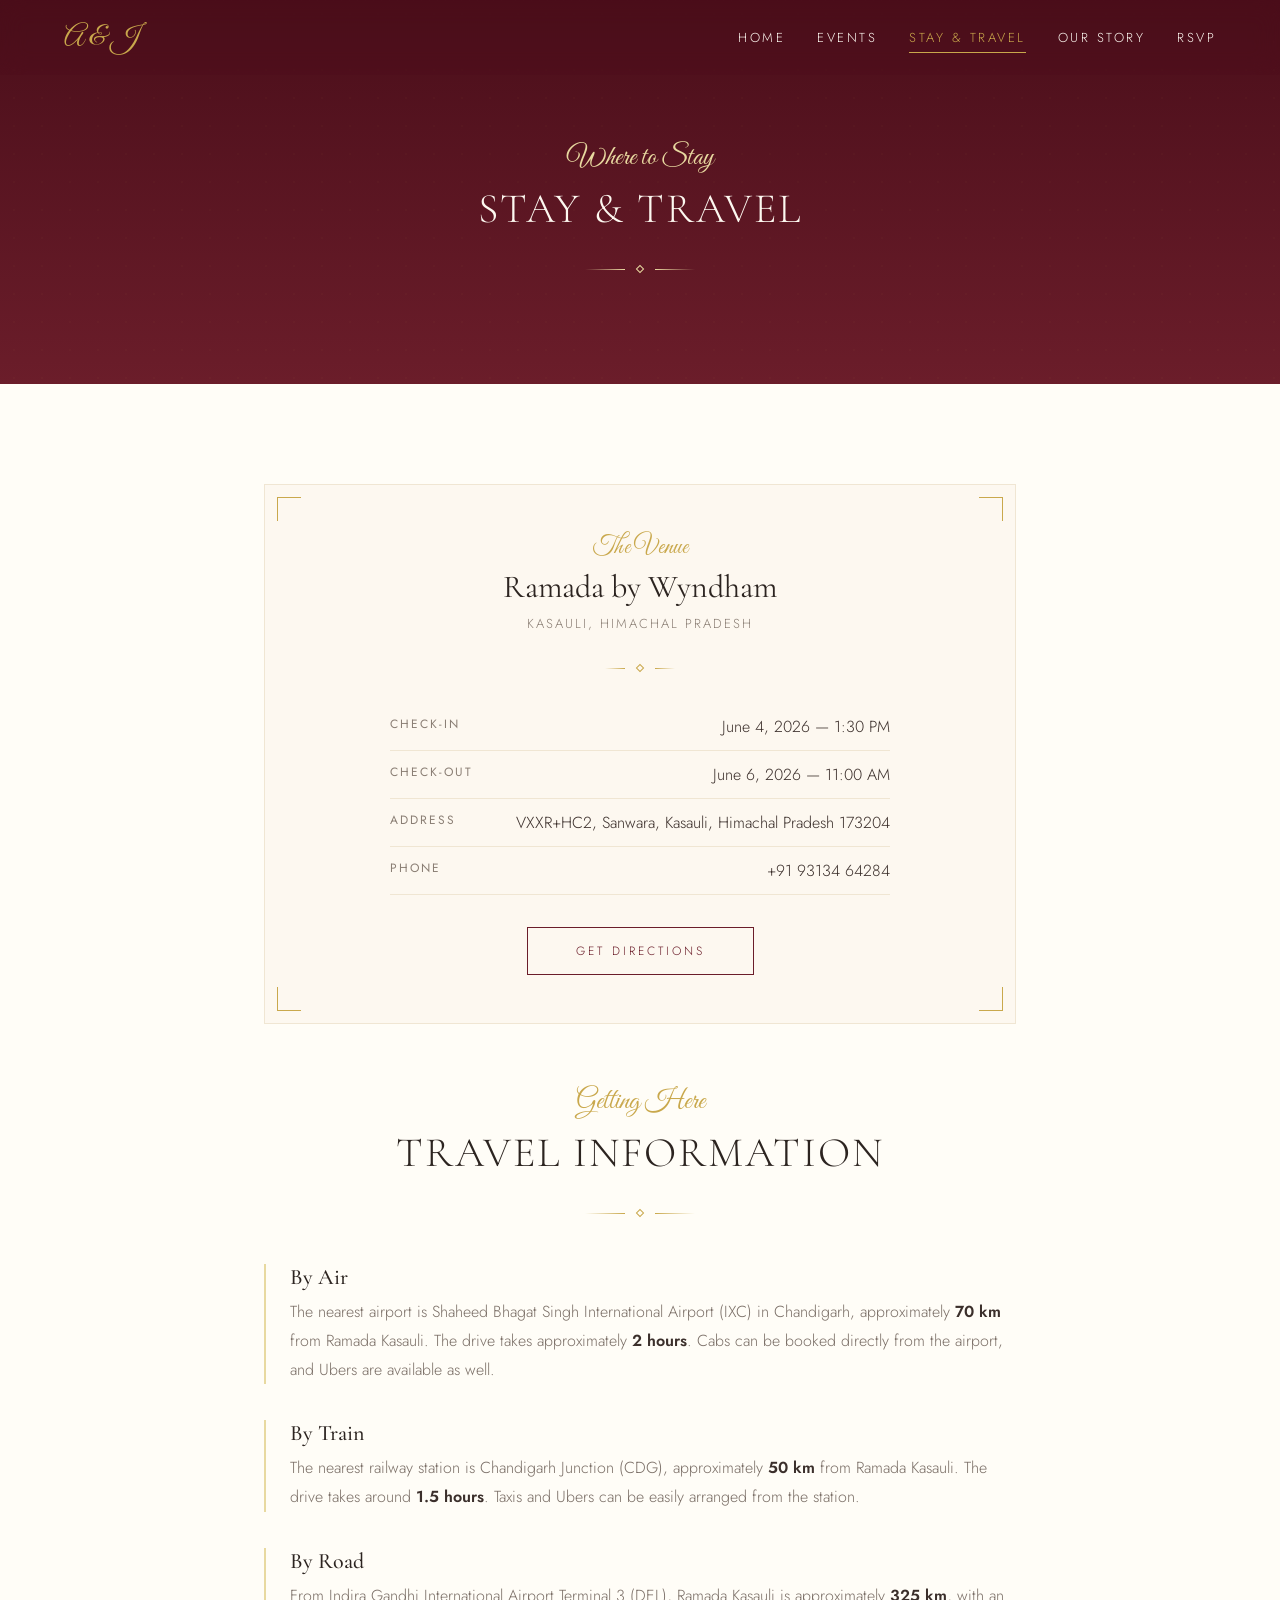
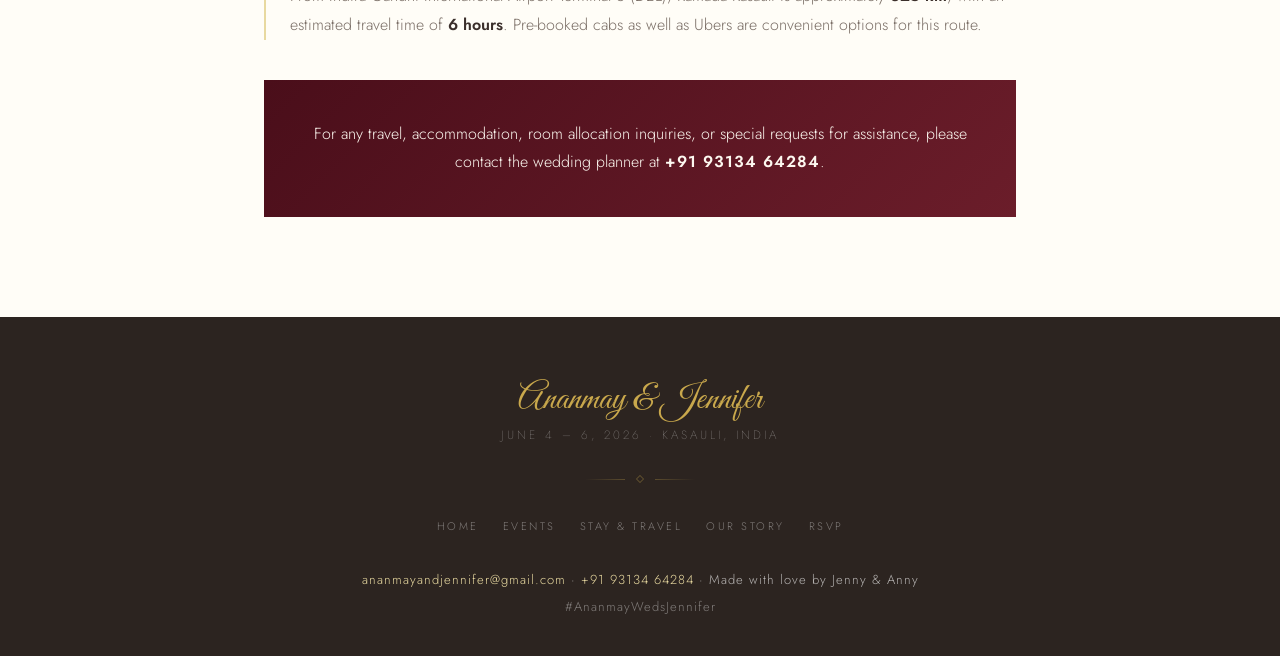
==== accommodations/index.html @ c08e2889 "Removed the .html suffix at the end of pages by adding nested folders" ====
<!DOCTYPE html>
<html lang="en">
<head>
<meta charset="UTF-8">
<meta name="viewport" content="width=device-width, initial-scale=1.0">
<title>Stay & Travel — Ananmay & Jennifer</title>
<meta name="description" content="Accommodation and travel information for the wedding of Ananmay & Jennifer at Ramada by Wyndham, Kasauli.">
<link rel="preconnect" href="https://fonts.googleapis.com">
<link rel="preconnect" href="https://fonts.gstatic.com" crossorigin>
<link href="https://fonts.googleapis.com/css2?family=Cormorant+Garamond:ital,wght@0,300;0,400;0,500;0,600;0,700;1,300;1,400;1,500&family=Jost:wght@200;300;400;500&family=Great+Vibes&display=swap" rel="stylesheet">
<link rel="stylesheet" href="../css/styles.css">
</head>
<body>

<!-- ═══════════ NAVIGATION ═══════════ -->
<nav class="nav" id="mainNav" style="background:rgba(75,14,26,0.97);padding:12px 0;border-bottom:1px solid rgba(201,168,76,0.15)">
  <div class="nav-inner">
    <a href="../" class="script" style="font-size:28px;color:var(--gold);text-decoration:none">A & J</a>
    <div class="nav-links" style="display:flex">
      <button class="nav-link" onclick="window.location.href='../'" data-page="home">Home</button>
      <button class="nav-link" onclick="window.location.href='../events/'" data-page="events">Events</button>
      <button class="nav-link active" onclick="window.location.href='../accommodations/'" data-page="accommodations">Stay & Travel</button>
      <button class="nav-link" onclick="window.location.href='../our-story/'" data-page="our-story">Our Story</button>
      <button class="nav-link" onclick="window.location.href='../rsvp/'" data-page="rsvp">RSVP</button>
    </div>
    <button class="burger" id="burgerBtn" onclick="toggleMenu()">
      <span id="b1"></span><span id="b2"></span><span id="b3"></span>
    </button>
  </div>
  <div class="mobile-menu" id="mobileMenu">
    <div class="mobile-menu-inner">
      <button class="nav-link" onclick="window.location.href='../'">Home</button>
      <button class="nav-link" onclick="window.location.href='../events/'">Events</button>
      <button class="nav-link" onclick="window.location.href='../accommodations/'">Stay & Travel</button>
      <button class="nav-link" onclick="window.location.href='../our-story/'">Our Story</button>
      <button class="nav-link" onclick="window.location.href='../rsvp/'">RSVP</button>
    </div>
  </div>
</nav>

<!-- ═══════════ PAGE HEADER ═══════════ -->
<section class="page-header">
  <div class="dot-pattern"></div>
  <div class="reveal" style="position:relative;z-index:1">
    <p class="script" style="font-size:28px;color:var(--gold-light);margin-bottom:8px">Where to Stay</p>
    <h2 class="serif" style="font-size:clamp(28px,5vw,42px);color:var(--cream);font-weight:300;letter-spacing:2px;text-transform:uppercase">Stay & Travel</h2>
    <div class="ornament"><div class="line" style="background:linear-gradient(90deg,transparent,var(--gold-light))"></div><div class="diamond" style="border-color:var(--gold-light)"></div><div class="line" style="background:linear-gradient(90deg,var(--gold-light),transparent)"></div></div>
  </div>
</section>

<!-- ═══════════ CONTENT ═══════════ -->
<section class="section" style="background:var(--ivory)">
  <div class="container">

    <!-- Venue Card -->
    <div class="card reveal" style="text-align:center;margin-bottom:60px">
      <div class="card-corner tl"></div><div class="card-corner tr"></div><div class="card-corner bl"></div><div class="card-corner br"></div>
      <p class="script" style="font-size:24px;color:var(--gold);margin-bottom:4px">The Venue</p>
      <h3 class="serif" style="font-size:32px;font-weight:400;color:var(--charcoal);margin-bottom:8px">Ramada by Wyndham</h3>
      <p class="sans" style="font-size:13px;color:var(--warm-gray);letter-spacing:2px;font-weight:300;text-transform:uppercase">Kasauli, Himachal Pradesh</p>
      <div class="ornament"><div class="line" style="background:linear-gradient(90deg,transparent,var(--gold));width:20px"></div><div class="diamond" style="border-color:var(--gold)"></div><div class="line" style="background:linear-gradient(90deg,var(--gold),transparent);width:20px"></div></div>
      <div style="text-align:left;max-width:500px;margin:0 auto">
        <div style="display:flex;justify-content:space-between;padding:12px 0;border-bottom:1px solid var(--cream-dark);flex-wrap:wrap;gap:8px"><span class="sans" style="font-size:12px;letter-spacing:2px;color:var(--warm-gray);text-transform:uppercase">Check-in</span><span class="sans" style="font-size:16px;color:var(--text-dark);font-weight:300">June 4, 2026 — 1:30 PM</span></div>
        <div style="display:flex;justify-content:space-between;padding:12px 0;border-bottom:1px solid var(--cream-dark);flex-wrap:wrap;gap:8px"><span class="sans" style="font-size:12px;letter-spacing:2px;color:var(--warm-gray);text-transform:uppercase">Check-out</span><span class="sans" style="font-size:16px;color:var(--text-dark);font-weight:300">June 6, 2026 — 11:00 AM</span></div>
        <div style="display:flex;justify-content:space-between;padding:12px 0;border-bottom:1px solid var(--cream-dark);flex-wrap:wrap;gap:8px"><span class="sans" style="font-size:12px;letter-spacing:2px;color:var(--warm-gray);text-transform:uppercase">Address</span><span class="sans" style="font-size:16px;color:var(--text-dark);font-weight:300">VXXR+HC2, Sanwara, Kasauli, Himachal Pradesh 173204</span></div>
        <div style="display:flex;justify-content:space-between;padding:12px 0;border-bottom:1px solid var(--cream-dark);flex-wrap:wrap;gap:8px"><span class="sans" style="font-size:12px;letter-spacing:2px;color:var(--warm-gray);text-transform:uppercase">Phone</span><span class="sans" style="font-size:16px;color:var(--text-dark);font-weight:300">+91 93134 64284</span></div>
      </div>
      <a href="https://www.google.com/maps/dir/?api=1&destination=30.8989375,76.9910625" target="_blank" class="btn btn-burg" style="margin-top:32px">Get Directions</a>
    </div>

    <!-- Travel Info -->
    <div class="section-title reveal"><p class="script" style="font-size:28px;color:var(--gold);margin-bottom:8px">Getting Here</p><h2 class="serif" style="color:var(--charcoal)">Travel Information</h2><div class="ornament"><div class="line" style="background:linear-gradient(90deg,transparent,var(--gold))"></div><div class="diamond" style="border-color:var(--gold)"></div><div class="line" style="background:linear-gradient(90deg,var(--gold),transparent)"></div></div></div>

    <div class="reveal" style="margin-bottom:36px;padding-left:24px;border-left:2px solid var(--gold-light)">
      <h4 class="serif" style="font-size:22px;font-weight:500;color:var(--charcoal);margin-bottom:8px">By Air</h4>
      <p class="sans" style="font-size:16px;color:var(--text-muted);line-height:1.8;font-weight:300">The nearest airport is Shaheed Bhagat Singh International Airport (IXC) in Chandigarh, approximately <strong style="font-weight:600;color:var(--text-dark)">70 km</strong> from Ramada Kasauli. The drive takes approximately <strong style="font-weight:600;color:var(--text-dark)">2 hours</strong>. Cabs can be booked directly from the airport, and Ubers are available as well.</p>
    </div>
    <div class="reveal delay-1" style="margin-bottom:36px;padding-left:24px;border-left:2px solid var(--gold-light)">
      <h4 class="serif" style="font-size:22px;font-weight:500;color:var(--charcoal);margin-bottom:8px">By Train</h4>
      <p class="sans" style="font-size:16px;color:var(--text-muted);line-height:1.8;font-weight:300">The nearest railway station is Chandigarh Junction (CDG), approximately <strong style="font-weight:600;color:var(--text-dark)">50 km</strong> from Ramada Kasauli. The drive takes around <strong style="font-weight:600;color:var(--text-dark)">1.5 hours</strong>. Taxis and Ubers can be easily arranged from the station.</p>
    </div>
    <div class="reveal delay-2" style="margin-bottom:36px;padding-left:24px;border-left:2px solid var(--gold-light)">
      <h4 class="serif" style="font-size:22px;font-weight:500;color:var(--charcoal);margin-bottom:8px">By Road</h4>
      <p class="sans" style="font-size:16px;color:var(--text-muted);line-height:1.8;font-weight:300">From Indira Gandhi International Airport Terminal 3 (DEL), Ramada Kasauli is approximately <strong style="font-weight:600;color:var(--text-dark)">325 km</strong>, with an estimated travel time of <strong style="font-weight:600;color:var(--text-dark)">6 hours</strong>. Pre-booked cabs as well as Ubers are convenient options for this route.</p>
    </div>

    <div class="reveal delay-3" style="background:linear-gradient(135deg,var(--burgundy-dark),var(--burgundy));padding:40px;text-align:center;margin-top:40px">
      <p class="sans" style="font-size:16px;color:var(--cream);font-weight:300;line-height:1.8">For any travel, accommodation, room allocation inquiries, or special requests for assistance, please contact the wedding planner at <strong style="font-weight:600;letter-spacing:1px">+91 93134 64284</strong>.</p>
    </div>

  </div>
</section>

<!-- ═══════════ FOOTER ═══════════ -->
<footer>
  <p class="script" style="font-size:36px;color:var(--gold);margin-bottom:4px">Ananmay & Jennifer</p>
  <p class="sans" style="font-size:12px;letter-spacing:3px;color:rgba(255,255,255,.4);font-weight:200;text-transform:uppercase">June 4 – 6, 2026 · Kasauli, India</p>
  <div class="ornament"><div class="line" style="background:linear-gradient(90deg,transparent,rgba(201,168,76,.3))"></div><div class="diamond" style="border-color:rgba(201,168,76,.3)"></div><div class="line" style="background:linear-gradient(90deg,rgba(201,168,76,.3),transparent)"></div></div>
  <div style="display:flex;gap:24px;justify-content:center;flex-wrap:wrap;margin-bottom:32px">
    <button class="nav-link" style="font-size:11px;color:rgba(255,255,255,.4)" onclick="window.location.href='../'">Home</button>
    <button class="nav-link" style="font-size:11px;color:rgba(255,255,255,.4)" onclick="window.location.href='../events/'">Events</button>
    <button class="nav-link" style="font-size:11px;color:rgba(255,255,255,.4)" onclick="window.location.href='../accommodations/'">Stay & Travel</button>
    <button class="nav-link" style="font-size:11px;color:rgba(255,255,255,.4)" onclick="window.location.href='../our-story/'">Our Story</button>
    <button class="nav-link" style="font-size:11px;color:rgba(255,255,255,.4)" onclick="window.location.href='../rsvp/'">RSVP</button>
  </div>
  <p class="sans" style="font-size:13px;color:rgba(255,255,255,.65);font-weight:300;letter-spacing:1px"><a href="mailto:ananmayandjennifer@gmail.com" style="color:var(--gold-light);text-decoration:none;transition:opacity .3s" onmouseover="this.style.opacity='.7'" onmouseout="this.style.opacity='1'">ananmayandjennifer@gmail.com</a> · <a href="tel:+919313464284" style="color:var(--gold-light);text-decoration:none;transition:opacity .3s" onmouseover="this.style.opacity='.7'" onmouseout="this.style.opacity='1'">+91 93134 64284</a> · Made with love by Jenny & Anny</p>
  <p class="sans" style="font-size:13px;color:rgba(255,255,255,.4);font-weight:300;letter-spacing:1px;margin-top:8px">#AnanmayWedsJennifer</p>
</footer>

<script src="../js/main.js"></script>
</body>
</html>
---- css/styles.css ----
:root {
  --gold:#C9A84C; --gold-light:#E8D9A0; --gold-pale:#F5EDD6;
  --burgundy:#6B1D2A; --burgundy-dark:#4A0E1A; --burgundy-light:#8B2E3F;
  --cream:#FDF8F0; --cream-dark:#F0E6D3; --ivory:#FFFDF7;
  --charcoal:#2C2420; --warm-gray:#8A7E74;
  --text-dark:#3B2F2B; --text-muted:#7A6E66;
}
*,*::before,*::after{margin:0;padding:0;box-sizing:border-box}
html{scroll-behavior:smooth}
body{font-family:'Jost',sans-serif;background:var(--ivory);color:var(--text-dark);overflow-x:hidden}
::selection{background:var(--gold-light);color:var(--burgundy-dark)}
img{max-width:100%;display:block}

/* Fonts */
.script{font-family:'Great Vibes',cursive}
.serif{font-family:'Cormorant Garamond',serif}
.sans{font-family:'Jost',sans-serif}

/* Animations */
@keyframes fadeInUp{from{opacity:0;transform:translateY(40px)}to{opacity:1;transform:translateY(0)}}
@keyframes fadeIn{from{opacity:0}to{opacity:1}}
@keyframes gentlePulse{0%,100%{opacity:.6}50%{opacity:1}}
.reveal{opacity:0;transform:translateY(40px);transition:opacity .8s cubic-bezier(.25,.46,.45,.94),transform .8s cubic-bezier(.25,.46,.45,.94)}
.reveal.visible{opacity:1;transform:translateY(0)}

/* Scrollbar */
::-webkit-scrollbar{width:6px}
::-webkit-scrollbar-track{background:var(--cream)}
::-webkit-scrollbar-thumb{background:var(--gold-light);border-radius:3px}

/* Navigation */
.nav{position:fixed;top:0;left:0;right:0;z-index:1000;backdrop-filter:blur(12px);transition:all .5s ease}
.nav-inner{max-width:1200px;margin:0 auto;padding:0 24px;display:flex;align-items:center;justify-content:space-between}
.nav-links{display:flex;gap:32px;align-items:center}
.nav-link{position:relative;color:var(--cream);text-decoration:none;font-family:'Jost',sans-serif;font-weight:300;font-size:13px;letter-spacing:2.5px;text-transform:uppercase;padding:4px 0;background:none;border:none;cursor:pointer;transition:color .3s}
.nav-link::after{content:'';position:absolute;bottom:-2px;left:0;width:0;height:1px;background:var(--gold);transition:width .3s}
.nav-link:hover::after,.nav-link.active::after{width:100%}
.nav-link:hover,.nav-link.active{color:var(--gold)}

/* Burger */
.burger{display:none;flex-direction:column;gap:5px;padding:8px;background:none;border:none;cursor:pointer}
.burger span{width:24px;height:1.5px;background:var(--gold);transition:all .3s}
.mobile-menu{max-height:0;overflow:hidden;transition:max-height .4s ease}
.mobile-menu.open{max-height:400px}
.mobile-menu-inner{padding:16px 24px;display:flex;flex-direction:column;gap:20px}

@media(max-width:768px){
  .nav-links{display:none !important}
  .burger{display:flex !important}
}

/* Buttons */
.btn{display:inline-block;padding:14px 48px;border:1px solid var(--gold);color:var(--gold);font-family:'Jost',sans-serif;font-weight:300;font-size:12px;letter-spacing:3px;text-transform:uppercase;text-decoration:none;background:transparent;cursor:pointer;transition:all .4s}
.btn:hover{background:var(--gold);color:var(--burgundy-dark)}
.btn-burg{border-color:var(--burgundy);color:var(--burgundy)}
.btn-burg:hover{background:var(--burgundy);color:var(--cream)}
.btn-light{border-color:rgba(255,255,255,.4);color:rgba(255,255,255,.8)}
.btn-light:hover{background:rgba(255,255,255,.1)}

/* Hero - full-bleed photo with contain, text at bottom */
.hero{min-height:100vh;position:relative;display:flex;align-items:flex-end;justify-content:center;background:var(--burgundy-dark);overflow:hidden}
.hero-photo{position:absolute;inset:0;overflow:hidden}
.hero-photo img{width:100%;height:100%;object-fit:contain;object-position:center top}
.hero-photo-fade{position:absolute;inset:0;background:linear-gradient(180deg,rgba(75,14,26,0) 0%,rgba(75,14,26,0) 35%,rgba(75,14,26,.35) 50%,rgba(75,14,26,.75) 65%,rgba(75,14,26,.93) 78%,var(--burgundy-dark) 90%)}
.hero-text{position:relative;z-index:2;text-align:center;padding:0 24px 56px;width:100%;display:flex;flex-direction:column;align-items:center}
.hero-corner{position:absolute;width:60px;height:60px;opacity:.5;z-index:3}
.hero-corner.tl{top:40px;left:40px;border-top:1px solid var(--gold-light);border-left:1px solid var(--gold-light)}
.hero-corner.tr{top:40px;right:40px;border-top:1px solid var(--gold-light);border-right:1px solid var(--gold-light)}
.hero-corner.bl{bottom:40px;left:40px;border-bottom:1px solid var(--gold-light);border-left:1px solid var(--gold-light)}
.hero-corner.br{bottom:40px;right:40px;border-bottom:1px solid var(--gold-light);border-right:1px solid var(--gold-light)}
.hero h1{font-size:clamp(40px,8vw,76px);line-height:1.1;font-weight:400;color:var(--cream)}
.scroll-indicator{position:absolute;bottom:12px;left:50%;transform:translateX(-50%);text-align:center;animation:gentlePulse 2s ease infinite;z-index:3}

/* Ornamental divider */
.ornament{display:flex;align-items:center;justify-content:center;gap:12px;margin:32px auto}
.ornament .line{height:1px;width:40px}
.ornament .diamond{width:6px;height:6px;border:1px solid;transform:rotate(45deg)}

/* Section titles */
.section-title{text-align:center;margin-bottom:48px}
.section-title h2{font-size:clamp(28px,5vw,42px);font-weight:300;letter-spacing:2px;text-transform:uppercase}

/* Content containers */
.container{max-width:800px;margin:0 auto;padding:0 24px}
.section{padding:100px 24px}
.section-dark{background:linear-gradient(135deg,var(--burgundy-dark) 0%,var(--burgundy) 50%,var(--burgundy-light) 100%);position:relative;overflow:hidden}
.section-dark .dot-pattern{position:absolute;inset:0;opacity:.04;background-image:radial-gradient(var(--gold) 1px,transparent 1px);background-size:32px 32px}
.page-header{padding-top:140px;padding-bottom:80px;text-align:center;background:linear-gradient(180deg,var(--burgundy-dark),var(--burgundy));position:relative}
.page-header .dot-pattern{position:absolute;inset:0;opacity:.03;background-image:radial-gradient(var(--gold) 1px,transparent 1px);background-size:28px 28px}

/* Cards */
.card{border:1px solid var(--cream-dark);padding:48px;background:var(--cream);position:relative}
.card-corner{position:absolute;width:24px;height:24px}
.card-corner.tl{top:12px;left:12px;border-top:1px solid var(--gold);border-left:1px solid var(--gold)}
.card-corner.tr{top:12px;right:12px;border-top:1px solid var(--gold);border-right:1px solid var(--gold)}
.card-corner.bl{bottom:12px;left:12px;border-bottom:1px solid var(--gold);border-left:1px solid var(--gold)}
.card-corner.br{bottom:12px;right:12px;border-bottom:1px solid var(--gold);border-right:1px solid var(--gold)}

/* ═══ JOURNEY LINE — Our Story ═══ */
/* Journey container */
.journey{max-width:1000px;margin:0 auto;position:relative;padding:0 24px}

/* The gold SVG path that winds down the page */
.journey-path{position:absolute;left:50%;top:0;transform:translateX(-50%);width:3px;z-index:0;bottom:200px}
.journey-path-line{width:100%;height:100%;background:linear-gradient(180deg,var(--gold-light),var(--gold),var(--gold-light),transparent);opacity:0.3}

/* Journey markers — burgundy circles with gold border */
.journey-marker{width:20px;height:20px;border-radius:50%;border:2px solid var(--gold);background:var(--burgundy);position:absolute;left:50%;transform:translateX(-50%);z-index:2;box-shadow:0 0 0 4px var(--ivory)}
.journey-marker::after{content:'';position:absolute;inset:3px;border-radius:50%;background:var(--gold);opacity:0.4}

/* Moment block — full-width alternating layout */
.moment{position:relative;display:grid;grid-template-columns:1fr 1fr;gap:48px;margin-bottom:100px;align-items:center}
.moment:nth-child(even) .moment-photos{order:2}
.moment:nth-child(even) .moment-text{order:1;text-align:right}
.moment:nth-child(odd) .moment-photos{order:1}
.moment:nth-child(odd) .moment-text{order:2}

/* Photo treatment — primary large, secondary small tilted */
.moment-photos{position:relative;min-height:300px}
.moment-photo-primary{width:85%;position:relative;z-index:1;overflow:hidden;border:1px solid var(--cream-dark)}
.moment-photo-primary img{width:100%;display:block;aspect-ratio:4/3;object-fit:cover}
.moment:nth-child(odd) .moment-photo-primary{margin-left:auto}
.moment:nth-child(even) .moment-photo-primary{margin-right:auto}

/* Text content */
.moment-location{display:inline-flex;align-items:center;gap:6px;margin-bottom:12px}
.moment-location-pin{width:12px;height:12px;border-radius:50%;border:1.5px solid var(--gold);background:var(--burgundy);flex-shrink:0}
.moment-location-pin::after{content:'';display:block;width:4px;height:4px;background:var(--gold);border-radius:50%;margin:2.5px auto}
.moment-location span{font-size:11px;letter-spacing:3px;color:var(--gold);font-weight:400;text-transform:uppercase}
.moment-year{font-size:11px;letter-spacing:3px;color:var(--warm-gray);font-weight:300;text-transform:uppercase;margin-bottom:8px}
.moment-title{font-size:clamp(26px,4vw,36px);font-weight:400;color:var(--charcoal);margin-bottom:14px;line-height:1.2}
.moment-desc{font-size:16px;color:var(--text-muted);line-height:1.9;font-weight:300}

/* Last milestone (The Wedding) — special full-width centered treatment */
.moment-final{text-align:center;grid-template-columns:1fr;max-width:600px;margin:0 auto;padding-top:40px}
.moment-final .moment-photos{display:flex;justify-content:center}
.moment-final .moment-photo-primary{width:60%;margin:0 auto}
.moment-final .moment-text{order:2;text-align:center}

/* Reveal animations — photos slide from their side */
.moment-reveal{opacity:0;transition:opacity .9s ease,transform .9s ease}
.moment-reveal.from-left{transform:translateX(-60px)}
.moment-reveal.from-right{transform:translateX(60px)}
.moment-reveal.from-up{transform:translateY(40px)}
.moment-reveal.visible{opacity:1;transform:translate(0)}

/* Mobile */
@media(max-width:768px){
  .journey-path{left:20px;transform:none}
  .journey-marker{left:20px;transform:translateX(-50%)}
  .moment{grid-template-columns:1fr;gap:24px;margin-bottom:70px;padding-left:44px}
  .moment:nth-child(even) .moment-photos{order:1}
  .moment:nth-child(even) .moment-text{order:2;text-align:left}
  .moment-photo-primary{width:100%}
  .moment:nth-child(odd) .moment-photo-primary,.moment:nth-child(even) .moment-photo-primary{margin:0}
  .moment-final{max-width:100%;padding-left:44px}
  .moment-final .moment-photo-primary{width:100%}
  .moment-final .moment-text{text-align:left}
}

/* Forms */
input,textarea,select{font-family:'Jost',sans-serif;border:1px solid var(--cream-dark);background:var(--ivory);padding:12px 16px;font-size:16px;color:var(--text-dark);outline:none;transition:border-color .3s;width:100%}
input:focus,textarea:focus,select:focus{border-color:var(--gold)}
.form-label{font-size:11px;letter-spacing:2px;color:var(--warm-gray);text-transform:uppercase;display:block;margin-bottom:8px;font-family:'Jost',sans-serif}
.form-group{margin-bottom:24px}

/* Footer */
footer{background:var(--charcoal);padding:60px 24px 40px;text-align:center}
footer .nav-link{font-size:13px;color:rgba(255,255,255,.6)}


/* ── Large screens (27"+ monitors, TVs) ── */
@media(min-width:1600px){
  .hero h1{font-size:84px}
  .hero-text{padding-bottom:64px}
  .container{max-width:900px}
  .nav-inner{max-width:1400px}
}
@media(min-width:2000px){
  .hero h1{font-size:90px}
  .hero-text{padding-bottom:72px}
}
/* ── Mobile responsive ── */
@media(max-width:768px){
  .hero{min-height:100svh}
  .hero h1{font-size:44px !important}
  .hero-text{padding-bottom:40px !important}
  .hero-photo img{object-fit:cover;object-position:center 15%}
  .hero-corner{width:30px;height:30px;opacity:.3}
  .hero-corner.tl,.hero-corner.bl{left:16px}
  .hero-corner.tr,.hero-corner.br{right:16px}
  .hero-corner.tl,.hero-corner.tr{top:16px}
  .hero-corner.bl,.hero-corner.br{bottom:16px}
  .scroll-indicator{bottom:16px}
  .section{padding:60px 16px}
  .page-header{padding-top:100px;padding-bottom:48px}
  .container{padding:0 16px}
  .card{padding:28px 20px}
  .btn{padding:12px 32px;font-size:11px;letter-spacing:2px}
  .section-title h2{font-size:24px !important}
  footer{padding:40px 16px 32px}
  footer .nav-link{font-size:12px}
  .card-corner{width:16px;height:16px}
  .card-corner.tl{top:8px;left:8px}.card-corner.tr{top:8px;right:8px}
  .card-corner.bl{bottom:8px;left:8px}.card-corner.br{bottom:8px;right:8px}
}

@media(max-width:480px){
  .hero h1{font-size:44px !important}
  .section{padding:48px 12px}
  .btn{padding:11px 24px;font-size:10px}
}

/* ── Events timeline — mobile ── */
@media(max-width:768px){
  .ev-item{flex-direction:column !important;gap:10px !important;flex-wrap:nowrap !important}
  .ev-time{min-width:unset !important;text-align:left !important;padding:4px 0 4px 10px !important;background:transparent !important;border:none !important;border-left:2px solid var(--gold) !important}
}

/* Anim delays */
.delay-1{transition-delay:.1s}.delay-2{transition-delay:.2s}.delay-3{transition-delay:.3s}.delay-4{transition-delay:.4s}.delay-5{transition-delay:.5s}
.anim-1{animation:fadeInUp 1s ease .3s both}
.anim-2{animation:fadeInUp 1s ease .5s both}
.anim-3{animation:fadeInUp 1s ease .65s both}
.anim-4{animation:fadeInUp 1s ease .8s both}
.anim-5{animation:fadeInUp 1s ease 1s both}
.anim-6{animation:fadeInUp 1s ease 1.1s both}
.anim-7{animation:fadeInUp 1s ease 1.3s both}

/* ═══ Our Story — Full-bleed chapters ═══ */
.sc{width:100%;overflow:hidden}
.sc-bleed{position:relative;min-height:90vh;display:flex;align-items:center;justify-content:center;overflow:hidden}
.sc-bleed-bg{position:absolute;inset:0;z-index:0}
.sc-bleed-bg img{width:100%;height:100%;object-fit:cover;object-position:center}
.sc-bleed-overlay{position:absolute;inset:0;z-index:1}
.sc-bleed-content{position:relative;z-index:2;text-align:center;padding:80px 24px;width:100%;max-width:760px;margin:0 auto}
.sc-split{display:grid;grid-template-columns:1fr 1fr;gap:32px;max-width:960px;margin:0 auto}
.sc-label{font-family:'Jost',sans-serif;font-size:11px;letter-spacing:3px;color:var(--gold);text-transform:uppercase;font-weight:400;display:block;margin-bottom:16px}
.sc-caption{font-family:'Jost',sans-serif;font-size:11px;color:var(--warm-gray);font-style:italic;margin-top:8px;font-weight:300;letter-spacing:1px}
.polaroid{background:#fff;padding:10px 10px 32px;box-shadow:0 6px 24px rgba(0,0,0,.15);display:inline-block}
.polaroid img{display:block;width:100%;object-fit:cover}
.sc-grid-4{display:grid;grid-template-columns:repeat(4,1fr);gap:12px}
@media(max-width:768px){
  .sc-bleed{min-height:75vh}
  .sc-split{grid-template-columns:1fr;gap:20px}
  .sc-bleed-content{padding:60px 20px}
  .sc-grid-4{grid-template-columns:1fr 1fr}
  .polaroid{width:120px !important}
}
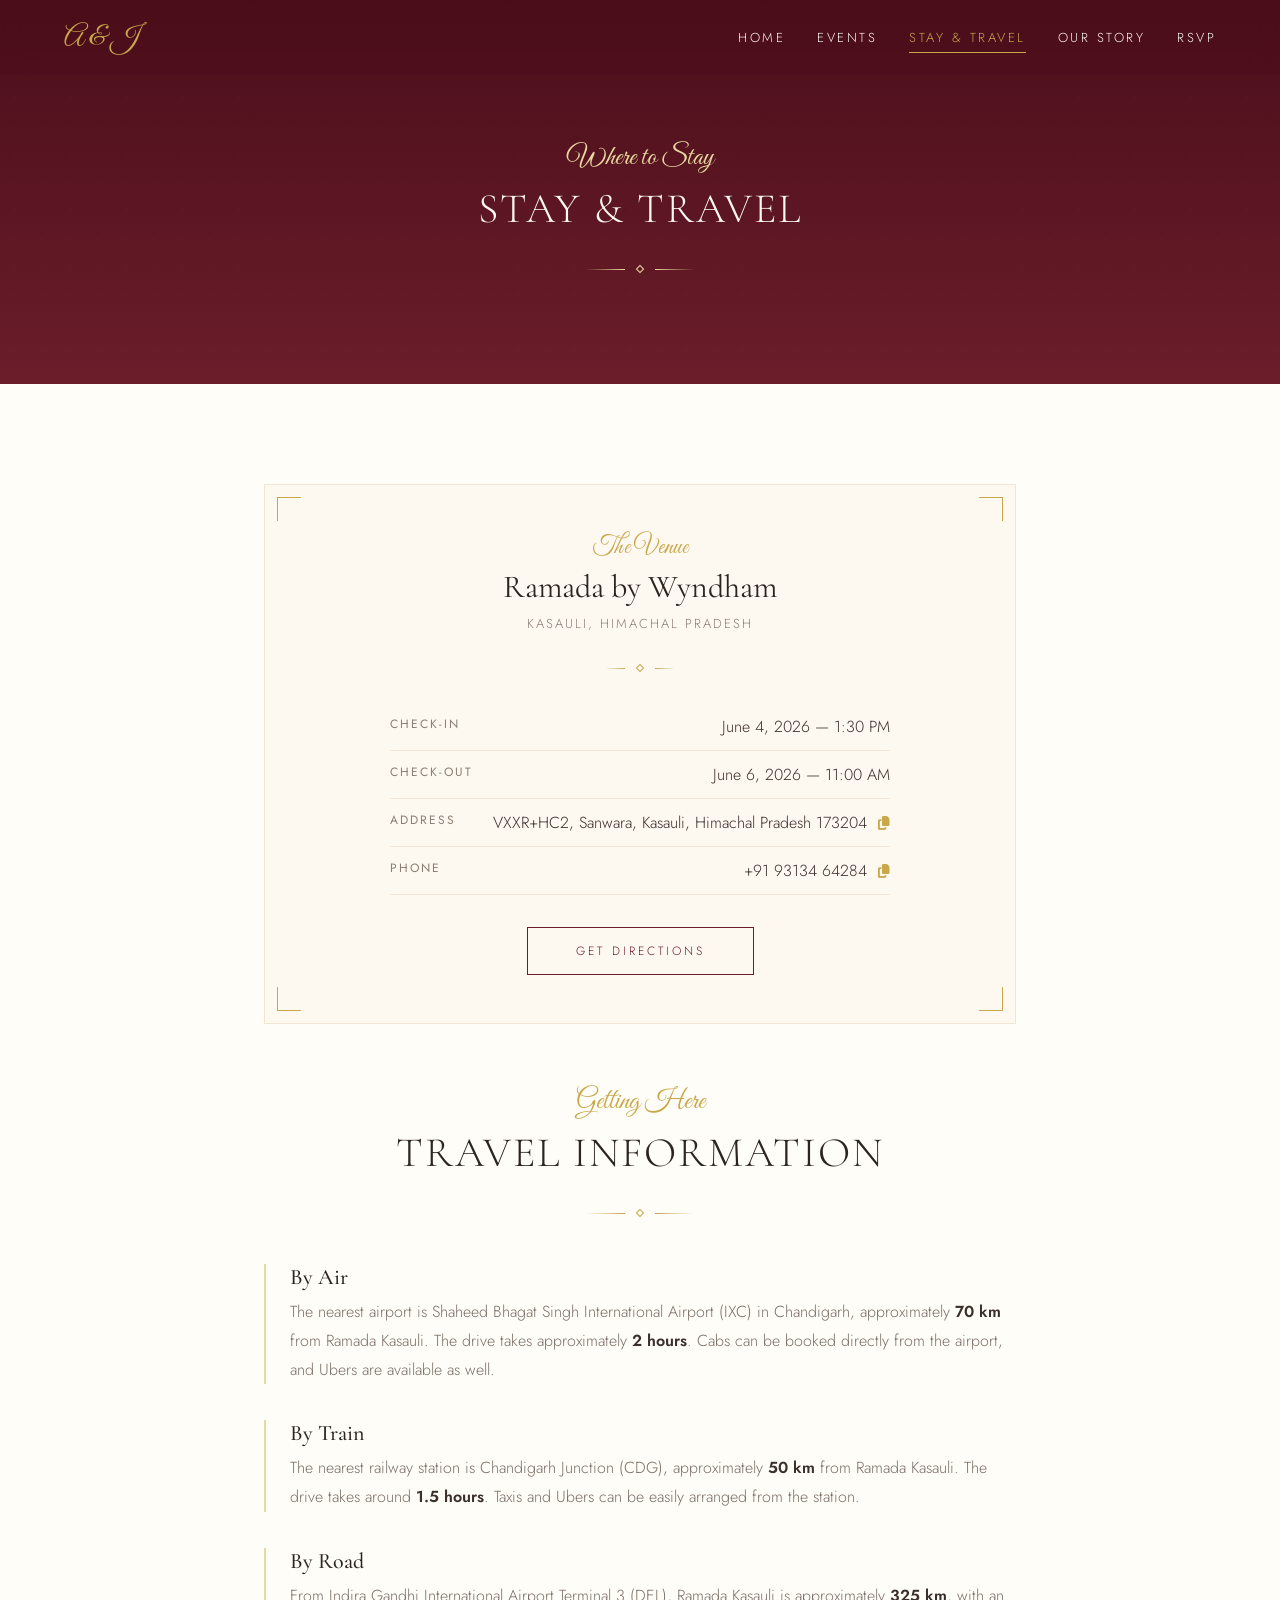
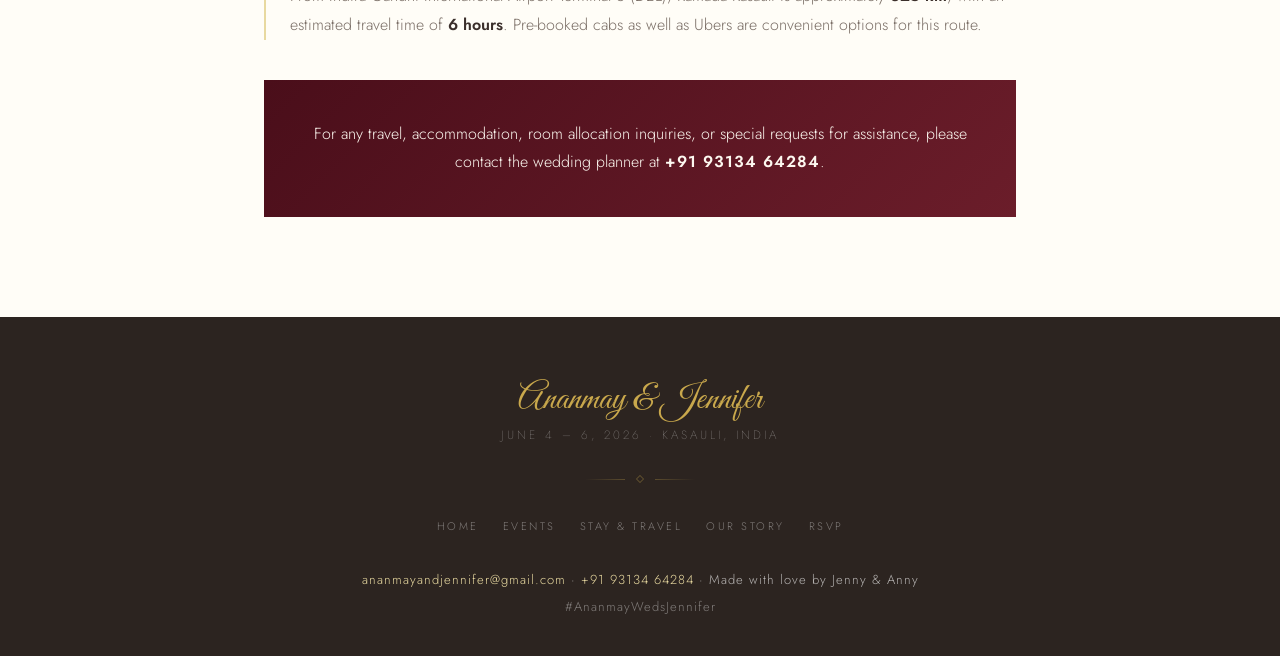
==== commit 88973bd0: "Add copy buttons" ====
--- a/accommodations/index.html
+++ b/accommodations/index.html
@@ -5,6 +5,7 @@
 <meta name="viewport" content="width=device-width, initial-scale=1.0">
 <title>Stay & Travel — Ananmay & Jennifer</title>
 <meta name="description" content="Accommodation and travel information for the wedding of Ananmay & Jennifer at Ramada by Wyndham, Kasauli.">
+<link rel="stylesheet" href="https://cdnjs.cloudflare.com/ajax/libs/font-awesome/6.4.0/css/all.min.css" integrity="sha512-y5y6uX/rVQc5azwC9b9mVv8x0X8iDvkhvPjLFF9wLhn90JrPkEx4RDEYkDqPkFhCFc2CkuhZPNOa0fC5M2njNg==" crossorigin="anonymous" referrerpolicy="no-referrer" />
 <link rel="preconnect" href="https://fonts.googleapis.com">
 <link rel="preconnect" href="https://fonts.gstatic.com" crossorigin>
 <link href="https://fonts.googleapis.com/css2?family=Cormorant+Garamond:ital,wght@0,300;0,400;0,500;0,600;0,700;1,300;1,400;1,500&family=Jost:wght@200;300;400;500&family=Great+Vibes&display=swap" rel="stylesheet">
@@ -62,8 +63,26 @@
       <div style="text-align:left;max-width:500px;margin:0 auto">
         <div style="display:flex;justify-content:space-between;padding:12px 0;border-bottom:1px solid var(--cream-dark);flex-wrap:wrap;gap:8px"><span class="sans" style="font-size:12px;letter-spacing:2px;color:var(--warm-gray);text-transform:uppercase">Check-in</span><span class="sans" style="font-size:16px;color:var(--text-dark);font-weight:300">June 4, 2026 — 1:30 PM</span></div>
         <div style="display:flex;justify-content:space-between;padding:12px 0;border-bottom:1px solid var(--cream-dark);flex-wrap:wrap;gap:8px"><span class="sans" style="font-size:12px;letter-spacing:2px;color:var(--warm-gray);text-transform:uppercase">Check-out</span><span class="sans" style="font-size:16px;color:var(--text-dark);font-weight:300">June 6, 2026 — 11:00 AM</span></div>
-        <div style="display:flex;justify-content:space-between;padding:12px 0;border-bottom:1px solid var(--cream-dark);flex-wrap:wrap;gap:8px"><span class="sans" style="font-size:12px;letter-spacing:2px;color:var(--warm-gray);text-transform:uppercase">Address</span><span class="sans" style="font-size:16px;color:var(--text-dark);font-weight:300">VXXR+HC2, Sanwara, Kasauli, Himachal Pradesh 173204</span></div>
-        <div style="display:flex;justify-content:space-between;padding:12px 0;border-bottom:1px solid var(--cream-dark);flex-wrap:wrap;gap:8px"><span class="sans" style="font-size:12px;letter-spacing:2px;color:var(--warm-gray);text-transform:uppercase">Phone</span><span class="sans" style="font-size:16px;color:var(--text-dark);font-weight:300">+91 93134 64284</span></div>
+        <div style="display:flex;justify-content:space-between;padding:12px 0;border-bottom:1px solid var(--cream-dark);flex-wrap:wrap;gap:8px">
+          <span class="sans" style="font-size:12px;letter-spacing:2px;color:var(--warm-gray);text-transform:uppercase">Address</span>
+          <span class="sans" style="font-size:16px;color:var(--text-dark);font-weight:300">
+          <span id="addressText">VXXR+HC2, Sanwara, Kasauli, Himachal Pradesh 173204</span>
+            <button onclick="copyToClipboard('addressText')" style="background:none;border:none;color:var(--gold);cursor:pointer;margin-left:6px">
+              <i class="fa-solid fa-copy"></i>
+            </button>
+          </span>
+        </div>
+
+      <div style="display:flex;justify-content:space-between;padding:12px 0;border-bottom:1px solid var(--cream-dark);flex-wrap:wrap;gap:8px">
+          <span class="sans" style="font-size:12px;letter-spacing:2px;color:var(--warm-gray);text-transform:uppercase">Phone</span>
+          <span class="sans" style="font-size:16px;color:var(--text-dark);font-weight:300">
+          <span id="phoneText">+91 93134 64284</span>
+            <button onclick="copyToClipboard('phoneText')" style="background:none;border:none;color:var(--gold);cursor:pointer;margin-left:6px">
+              <i class="fa-solid fa-copy"></i>
+            </button>
+          </span>
+      </div>
+        
       </div>
       <a href="https://www.google.com/maps/dir/?api=1&destination=30.8989375,76.9910625" target="_blank" class="btn btn-burg" style="margin-top:32px">Get Directions</a>
     </div>
@@ -108,5 +127,15 @@
 </footer>
 
 <script src="../js/main.js"></script>
+<script>
+function copyToClipboard(elementId) {
+  const text = document.getElementById(elementId).innerText;
+  navigator.clipboard.writeText(text).then(() => {
+    alert(`Copied: ${text}`);
+  }).catch(err => {
+    console.error('Failed to copy: ', err);
+  });
+}
+</script>  
 </body>
 </html>
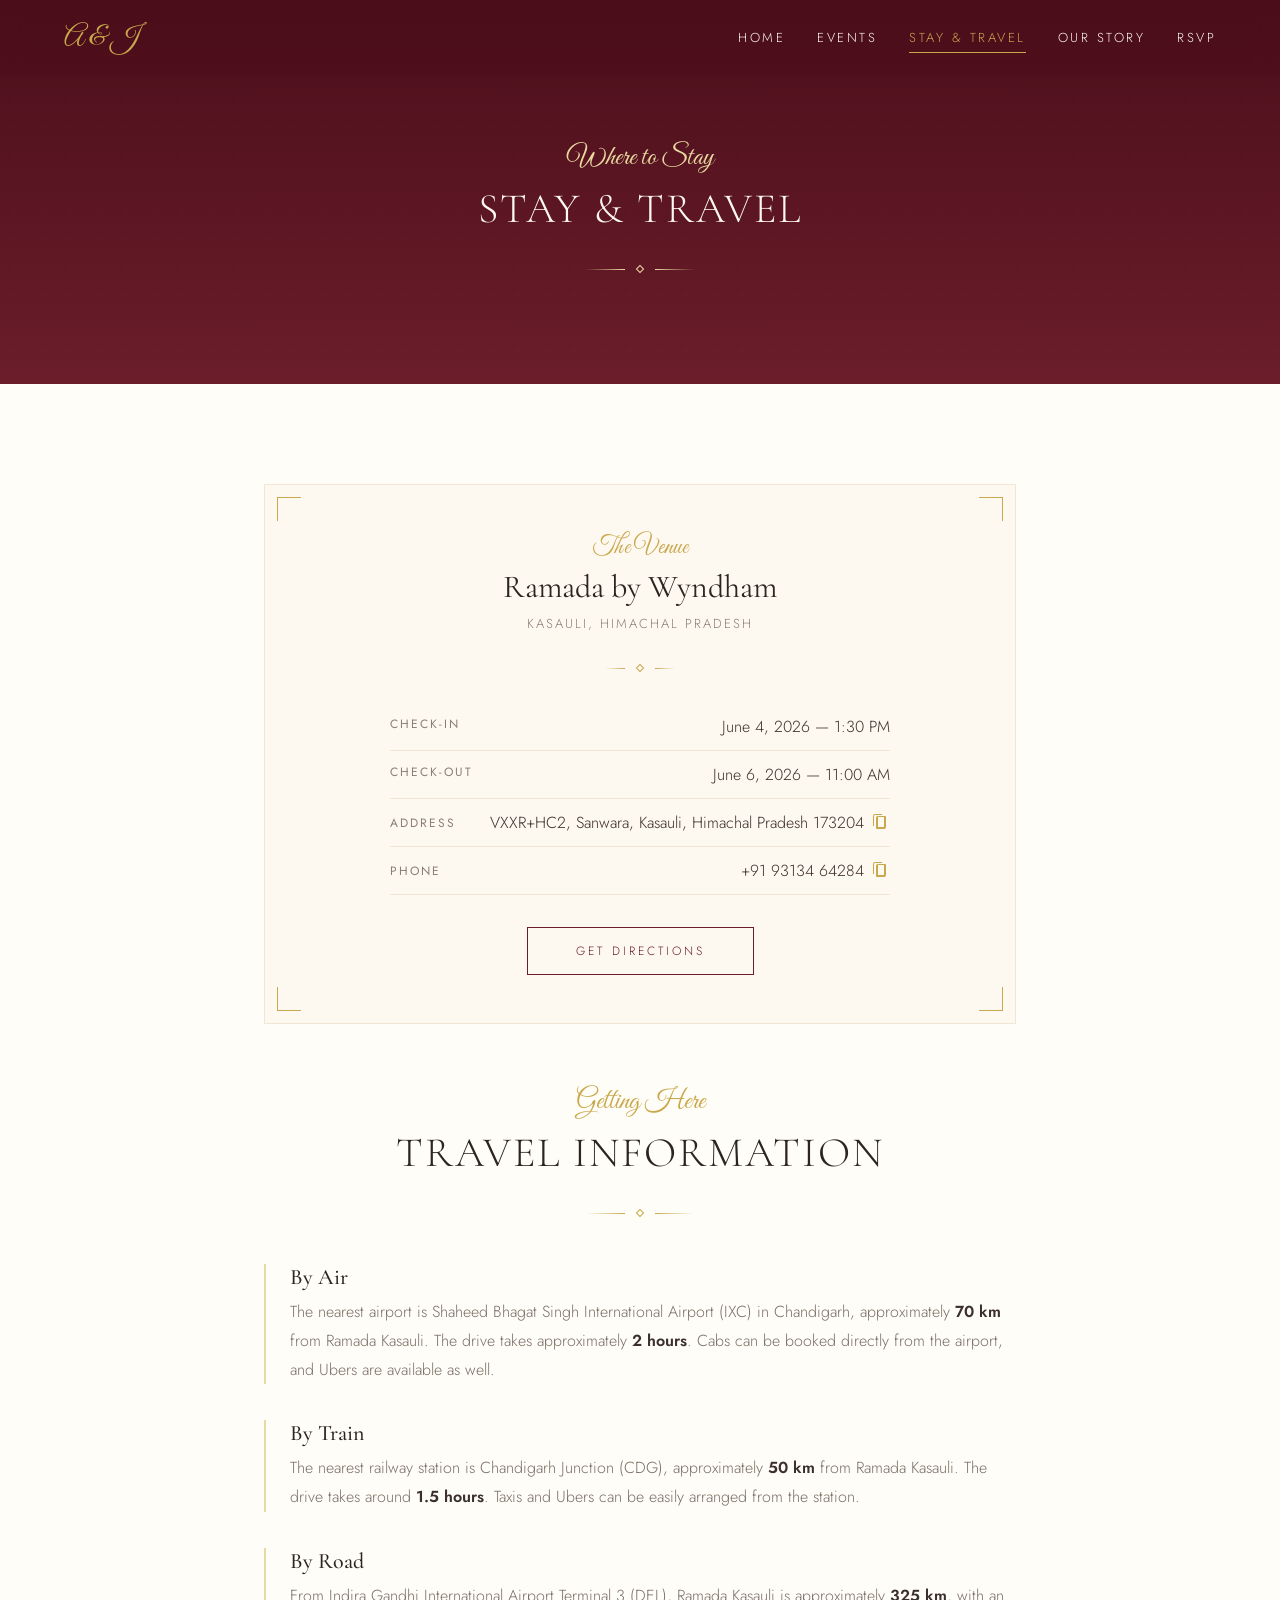
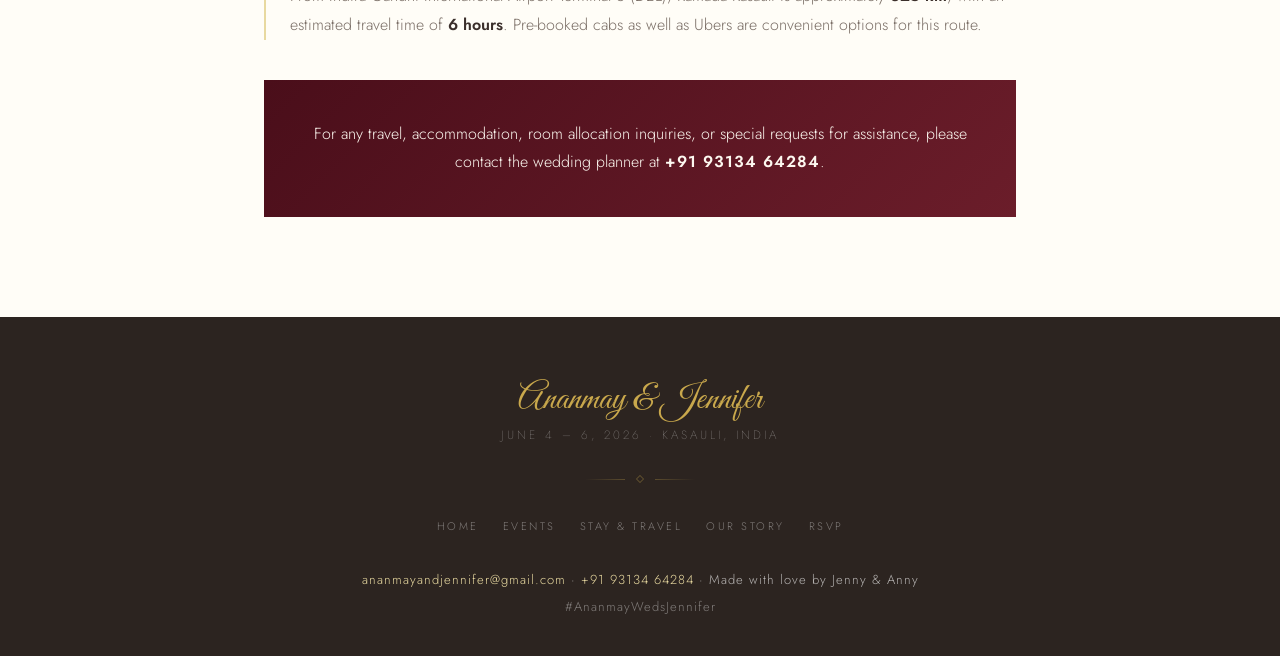
==== commit 1e6b8baf: "Trying the inbuilt copy icons" ====
--- a/accommodations/index.html
+++ b/accommodations/index.html
@@ -5,11 +5,17 @@
 <meta name="viewport" content="width=device-width, initial-scale=1.0">
 <title>Stay & Travel — Ananmay & Jennifer</title>
 <meta name="description" content="Accommodation and travel information for the wedding of Ananmay & Jennifer at Ramada by Wyndham, Kasauli.">
-<link rel="stylesheet" href="https://cdnjs.cloudflare.com/ajax/libs/font-awesome/6.4.0/css/all.min.css" integrity="sha512-y5y6uX/rVQc5azwC9b9mVv8x0X8iDvkhvPjLFF9wLhn90JrPkEx4RDEYkDqPkFhCFc2CkuhZPNOa0fC5M2njNg==" crossorigin="anonymous" referrerpolicy="no-referrer" />
+
+<!-- Fonts -->
 <link rel="preconnect" href="https://fonts.googleapis.com">
 <link rel="preconnect" href="https://fonts.gstatic.com" crossorigin>
 <link href="https://fonts.googleapis.com/css2?family=Cormorant+Garamond:ital,wght@0,300;0,400;0,500;0,600;0,700;1,300;1,400;1,500&family=Jost:wght@200;300;400;500&family=Great+Vibes&display=swap" rel="stylesheet">
+
+<!-- Styles -->
 <link rel="stylesheet" href="../css/styles.css">
+
+<!-- Font Awesome for copy icons -->
+<link rel="stylesheet" href="https://cdnjs.cloudflare.com/ajax/libs/font-awesome/6.4.0/css/all.min.css" integrity="sha512-y5y6uX/rVQc5azwC9b9mVv8x0X8iDvkhvPjLFF9wLhn90JrPkEx4RDEYkDqPkFhCFc2CkuhZPNOa0fC5M2njNg==" crossorigin="anonymous" referrerpolicy="no-referrer" />
 </head>
 <body>
 
@@ -60,30 +66,47 @@
       <h3 class="serif" style="font-size:32px;font-weight:400;color:var(--charcoal);margin-bottom:8px">Ramada by Wyndham</h3>
       <p class="sans" style="font-size:13px;color:var(--warm-gray);letter-spacing:2px;font-weight:300;text-transform:uppercase">Kasauli, Himachal Pradesh</p>
       <div class="ornament"><div class="line" style="background:linear-gradient(90deg,transparent,var(--gold));width:20px"></div><div class="diamond" style="border-color:var(--gold)"></div><div class="line" style="background:linear-gradient(90deg,var(--gold),transparent);width:20px"></div></div>
+
       <div style="text-align:left;max-width:500px;margin:0 auto">
-        <div style="display:flex;justify-content:space-between;padding:12px 0;border-bottom:1px solid var(--cream-dark);flex-wrap:wrap;gap:8px"><span class="sans" style="font-size:12px;letter-spacing:2px;color:var(--warm-gray);text-transform:uppercase">Check-in</span><span class="sans" style="font-size:16px;color:var(--text-dark);font-weight:300">June 4, 2026 — 1:30 PM</span></div>
-        <div style="display:flex;justify-content:space-between;padding:12px 0;border-bottom:1px solid var(--cream-dark);flex-wrap:wrap;gap:8px"><span class="sans" style="font-size:12px;letter-spacing:2px;color:var(--warm-gray);text-transform:uppercase">Check-out</span><span class="sans" style="font-size:16px;color:var(--text-dark);font-weight:300">June 6, 2026 — 11:00 AM</span></div>
         <div style="display:flex;justify-content:space-between;padding:12px 0;border-bottom:1px solid var(--cream-dark);flex-wrap:wrap;gap:8px">
+          <span class="sans" style="font-size:12px;letter-spacing:2px;color:var(--warm-gray);text-transform:uppercase">Check-in</span>
+          <span class="sans" style="font-size:16px;color:var(--text-dark);font-weight:300">June 4, 2026 — 1:30 PM</span>
+        </div>
+        <div style="display:flex;justify-content:space-between;padding:12px 0;border-bottom:1px solid var(--cream-dark);flex-wrap:wrap;gap:8px">
+          <span class="sans" style="font-size:12px;letter-spacing:2px;color:var(--warm-gray);text-transform:uppercase">Check-out</span>
+          <span class="sans" style="font-size:16px;color:var(--text-dark);font-weight:300">June 6, 2026 — 11:00 AM</span>
+        </div>
+
+        <!-- Address with copy icon -->
+        <div style="display:flex;justify-content:space-between;padding:12px 0;border-bottom:1px solid var(--cream-dark);flex-wrap:wrap;gap:8px;align-items:center">
           <span class="sans" style="font-size:12px;letter-spacing:2px;color:var(--warm-gray);text-transform:uppercase">Address</span>
-          <span class="sans" style="font-size:16px;color:var(--text-dark);font-weight:300">
-          <span id="addressText">VXXR+HC2, Sanwara, Kasauli, Himachal Pradesh 173204</span>
-            <button onclick="copyToClipboard('addressText')" style="background:none;border:none;color:var(--gold);cursor:pointer;margin-left:6px">
-              <i class="fa-solid fa-copy"></i>
+          <span class="sans" style="font-size:16px;color:var(--text-dark);font-weight:300;display:flex;align-items:center;gap:6px">
+            <span id="addressText">VXXR+HC2, Sanwara, Kasauli, Himachal Pradesh 173204</span>
+            <button onclick="copyToClipboard('addressText')" style="background:none;border:none;color:var(--gold);cursor:pointer;padding:2px">
+              <svg xmlns="http://www.w3.org/2000/svg" width="16" height="16" fill="currentColor" viewBox="0 0 16 16">
+                <path d="M10 1H3a2 2 0 0 0-2 2v10h1V3a1 1 0 0 1 1-1h7V1z"/>
+                <path d="M13 3H6a2 2 0 0 0-2 2v10a1 1 0 0 0 1 1h7a2 2 0 0 0 2-2V4a1 1 0 0 0-1-1zm-1 11H6V4h6v10z"/>
+              </svg>
+            </button>
+          </span>
+        </div>
+        
+        <!-- Phone with copy icon -->
+        <div style="display:flex;justify-content:space-between;padding:12px 0;border-bottom:1px solid var(--cream-dark);flex-wrap:wrap;gap:8px;align-items:center">
+          <span class="sans" style="font-size:12px;letter-spacing:2px;color:var(--warm-gray);text-transform:uppercase">Phone</span>
+          <span class="sans" style="font-size:16px;color:var(--text-dark);font-weight:300;display:flex;align-items:center;gap:6px">
+            <span id="phoneText">+91 93134 64284</span>
+            <button onclick="copyToClipboard('phoneText')" style="background:none;border:none;color:var(--gold);cursor:pointer;padding:2px">
+              <svg xmlns="http://www.w3.org/2000/svg" width="16" height="16" fill="currentColor" viewBox="0 0 16 16">
+                <path d="M10 1H3a2 2 0 0 0-2 2v10h1V3a1 1 0 0 1 1-1h7V1z"/>
+                <path d="M13 3H6a2 2 0 0 0-2 2v10a1 1 0 0 0 1 1h7a2 2 0 0 0 2-2V4a1 1 0 0 0-1-1zm-1 11H6V4h6v10z"/>
+              </svg>
             </button>
           </span>
         </div>
 
-      <div style="display:flex;justify-content:space-between;padding:12px 0;border-bottom:1px solid var(--cream-dark);flex-wrap:wrap;gap:8px">
-          <span class="sans" style="font-size:12px;letter-spacing:2px;color:var(--warm-gray);text-transform:uppercase">Phone</span>
-          <span class="sans" style="font-size:16px;color:var(--text-dark);font-weight:300">
-          <span id="phoneText">+91 93134 64284</span>
-            <button onclick="copyToClipboard('phoneText')" style="background:none;border:none;color:var(--gold);cursor:pointer;margin-left:6px">
-              <i class="fa-solid fa-copy"></i>
-            </button>
-          </span>
       </div>
-        
-      </div>
+
       <a href="https://www.google.com/maps/dir/?api=1&destination=30.8989375,76.9910625" target="_blank" class="btn btn-burg" style="margin-top:32px">Get Directions</a>
     </div>
 
@@ -126,16 +149,18 @@
   <p class="sans" style="font-size:13px;color:rgba(255,255,255,.4);font-weight:300;letter-spacing:1px;margin-top:8px">#AnanmayWedsJennifer</p>
 </footer>
 
+<!-- Scripts -->
 <script src="../js/main.js"></script>
 <script>
-function copyToClipboard(elementId) {
-  const text = document.getElementById(elementId).innerText;
-  navigator.clipboard.writeText(text).then(() => {
-    alert(`Copied: ${text}`);
-  }).catch(err => {
-    console.error('Failed to copy: ', err);
-  });
-}
-</script>  
+  function copyToClipboard(elementId) {
+    const text = document.getElementById(elementId).innerText;
+    navigator.clipboard.writeText(text).then(() => {
+      alert(`Copied: ${text}`);
+    }).catch(err => {
+      console.error('Failed to copy: ', err);
+    });
+  }
+</script>
+
 </body>
 </html>
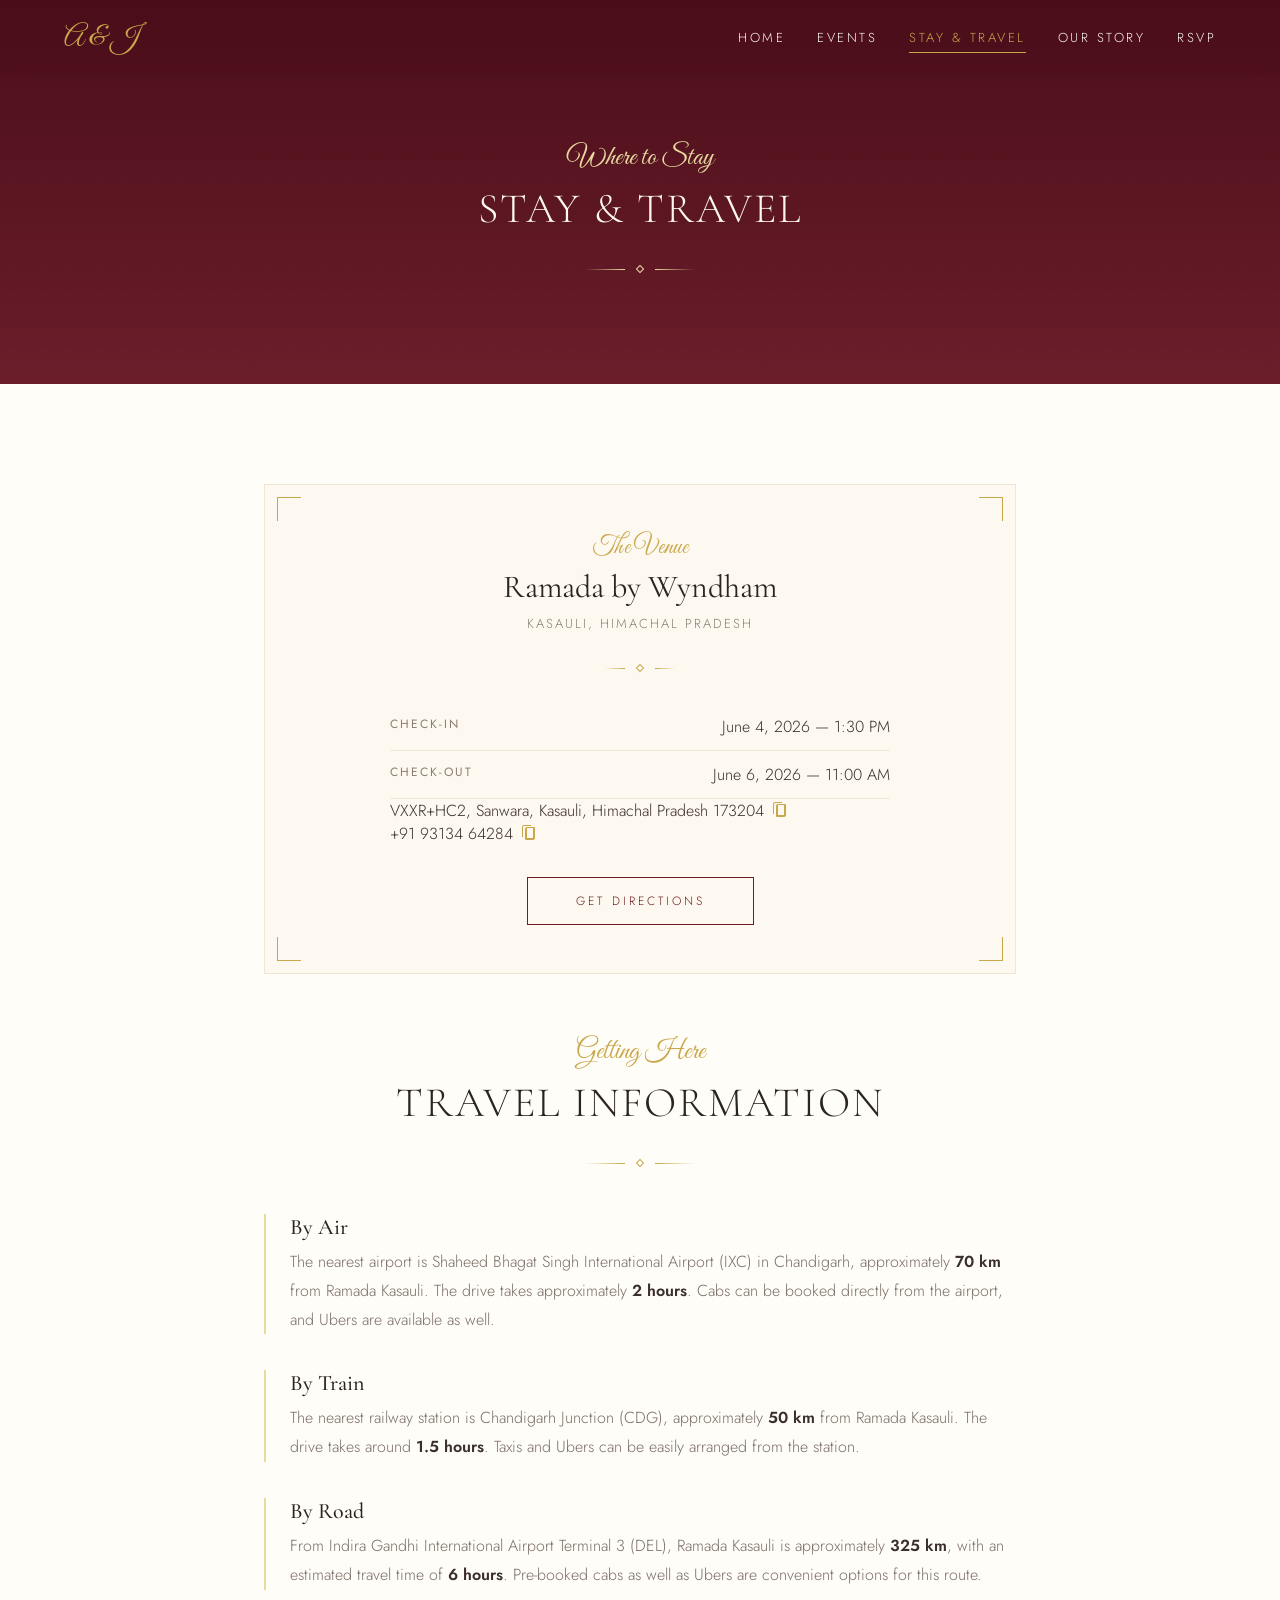
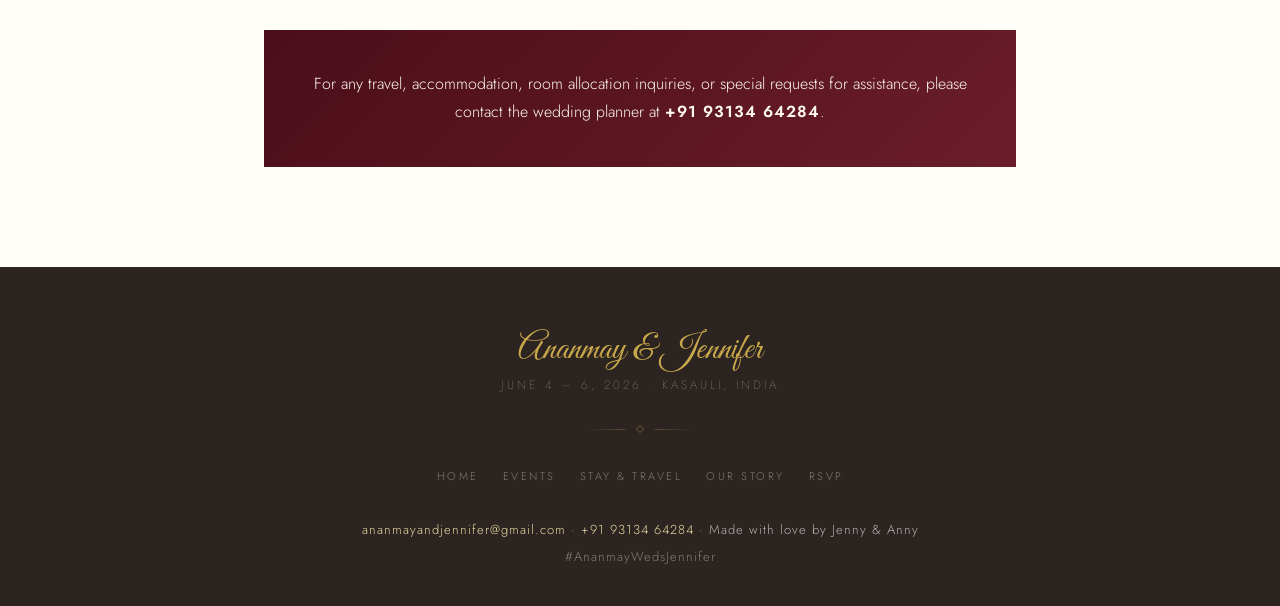
==== commit 87b25ff5: "Trying again" ====
--- a/accommodations/index.html
+++ b/accommodations/index.html
@@ -78,32 +78,30 @@
         </div>
 
         <!-- Address with copy icon -->
-        <div style="display:flex;justify-content:space-between;padding:12px 0;border-bottom:1px solid var(--cream-dark);flex-wrap:wrap;gap:8px;align-items:center">
-          <span class="sans" style="font-size:12px;letter-spacing:2px;color:var(--warm-gray);text-transform:uppercase">Address</span>
-          <span class="sans" style="font-size:16px;color:var(--text-dark);font-weight:300;display:flex;align-items:center;gap:6px">
-            <span id="addressText">VXXR+HC2, Sanwara, Kasauli, Himachal Pradesh 173204</span>
-            <button onclick="copyToClipboard('addressText')" style="background:none;border:none;color:var(--gold);cursor:pointer;padding:2px">
-              <svg xmlns="http://www.w3.org/2000/svg" width="16" height="16" fill="currentColor" viewBox="0 0 16 16">
-                <path d="M10 1H3a2 2 0 0 0-2 2v10h1V3a1 1 0 0 1 1-1h7V1z"/>
-                <path d="M13 3H6a2 2 0 0 0-2 2v10a1 1 0 0 0 1 1h7a2 2 0 0 0 2-2V4a1 1 0 0 0-1-1zm-1 11H6V4h6v10z"/>
-              </svg>
-            </button>
-          </span>
-        </div>
+        <div style="display:flex;align-items:center;gap:6px;position:relative">
+  <span id="addressText" class="sans" style="font-size:16px;color:var(--text-dark);font-weight:300">
+    VXXR+HC2, Sanwara, Kasauli, Himachal Pradesh 173204
+  </span>
+  <button class="copy-btn" onclick="copyToClipboard('addressText', this)" style="background:none;border:none;color:var(--gold);cursor:pointer;padding:2px;position:relative">
+    <svg xmlns="http://www.w3.org/2000/svg" width="16" height="16" fill="currentColor" viewBox="0 0 16 16">
+      <path d="M10 1H3a2 2 0 0 0-2 2v10h1V3a1 1 0 0 1 1-1h7V1z"/>
+      <path d="M13 3H6a2 2 0 0 0-2 2v10a1 1 0 0 0 1 1h7a2 2 0 0 0 2-2V4a1 1 0 0 0-1-1zm-1 11H6V4h6v10z"/>
+    </svg>
+  </button>
+</div>
         
         <!-- Phone with copy icon -->
-        <div style="display:flex;justify-content:space-between;padding:12px 0;border-bottom:1px solid var(--cream-dark);flex-wrap:wrap;gap:8px;align-items:center">
-          <span class="sans" style="font-size:12px;letter-spacing:2px;color:var(--warm-gray);text-transform:uppercase">Phone</span>
-          <span class="sans" style="font-size:16px;color:var(--text-dark);font-weight:300;display:flex;align-items:center;gap:6px">
-            <span id="phoneText">+91 93134 64284</span>
-            <button onclick="copyToClipboard('phoneText')" style="background:none;border:none;color:var(--gold);cursor:pointer;padding:2px">
-              <svg xmlns="http://www.w3.org/2000/svg" width="16" height="16" fill="currentColor" viewBox="0 0 16 16">
-                <path d="M10 1H3a2 2 0 0 0-2 2v10h1V3a1 1 0 0 1 1-1h7V1z"/>
-                <path d="M13 3H6a2 2 0 0 0-2 2v10a1 1 0 0 0 1 1h7a2 2 0 0 0 2-2V4a1 1 0 0 0-1-1zm-1 11H6V4h6v10z"/>
-              </svg>
-            </button>
-          </span>
-        </div>
+        <div style="display:flex;align-items:center;gap:6px;position:relative">
+  <span id="phoneText" class="sans" style="font-size:16px;color:var(--text-dark);font-weight:300">
+    +91 93134 64284
+  </span>
+  <button class="copy-btn" onclick="copyToClipboard('phoneText', this)" style="background:none;border:none;color:var(--gold);cursor:pointer;padding:2px;position:relative">
+    <svg xmlns="http://www.w3.org/2000/svg" width="16" height="16" fill="currentColor" viewBox="0 0 16 16">
+      <path d="M10 1H3a2 2 0 0 0-2 2v10h1V3a1 1 0 0 1 1-1h7V1z"/>
+      <path d="M13 3H6a2 2 0 0 0-2 2v10a1 1 0 0 0 1 1h7a2 2 0 0 0 2-2V4a1 1 0 0 0-1-1zm-1 11H6V4h6v10z"/>
+    </svg>
+  </button>
+</div>
 
       </div>
 
@@ -152,14 +150,35 @@
 <!-- Scripts -->
 <script src="../js/main.js"></script>
 <script>
-  function copyToClipboard(elementId) {
-    const text = document.getElementById(elementId).innerText;
-    navigator.clipboard.writeText(text).then(() => {
-      alert(`Copied: ${text}`);
-    }).catch(err => {
-      console.error('Failed to copy: ', err);
-    });
-  }
+  function copyToClipboard(elementId, button) {
+  const text = document.getElementById(elementId).innerText;
+  navigator.clipboard.writeText(text).then(() => {
+    // Flash the icon grey
+    const originalColor = button.style.color;
+    button.style.color = "grey";
+    setTimeout(() => button.style.color = originalColor, 1000);
+
+    // Add a floating tooltip above the icon
+    const tooltip = document.createElement("span");
+    tooltip.innerText = "Copied!";
+    tooltip.style.position = "absolute";
+    tooltip.style.top = "-20px";
+    tooltip.style.left = "50%";
+    tooltip.style.transform = "translateX(-50%)";
+    tooltip.style.background = "var(--gold)";
+    tooltip.style.color = "white";
+    tooltip.style.fontSize = "10px";
+    tooltip.style.padding = "2px 4px";
+    tooltip.style.borderRadius = "3px";
+    tooltip.style.opacity = "1";
+    tooltip.style.transition = "opacity 0.5s";
+
+    button.appendChild(tooltip);
+
+    setTimeout(() => { tooltip.style.opacity = "0"; }, 1000);
+    setTimeout(() => { tooltip.remove(); }, 1500);
+  }).catch(err => console.error(err));
+}
 </script>
 
 </body>
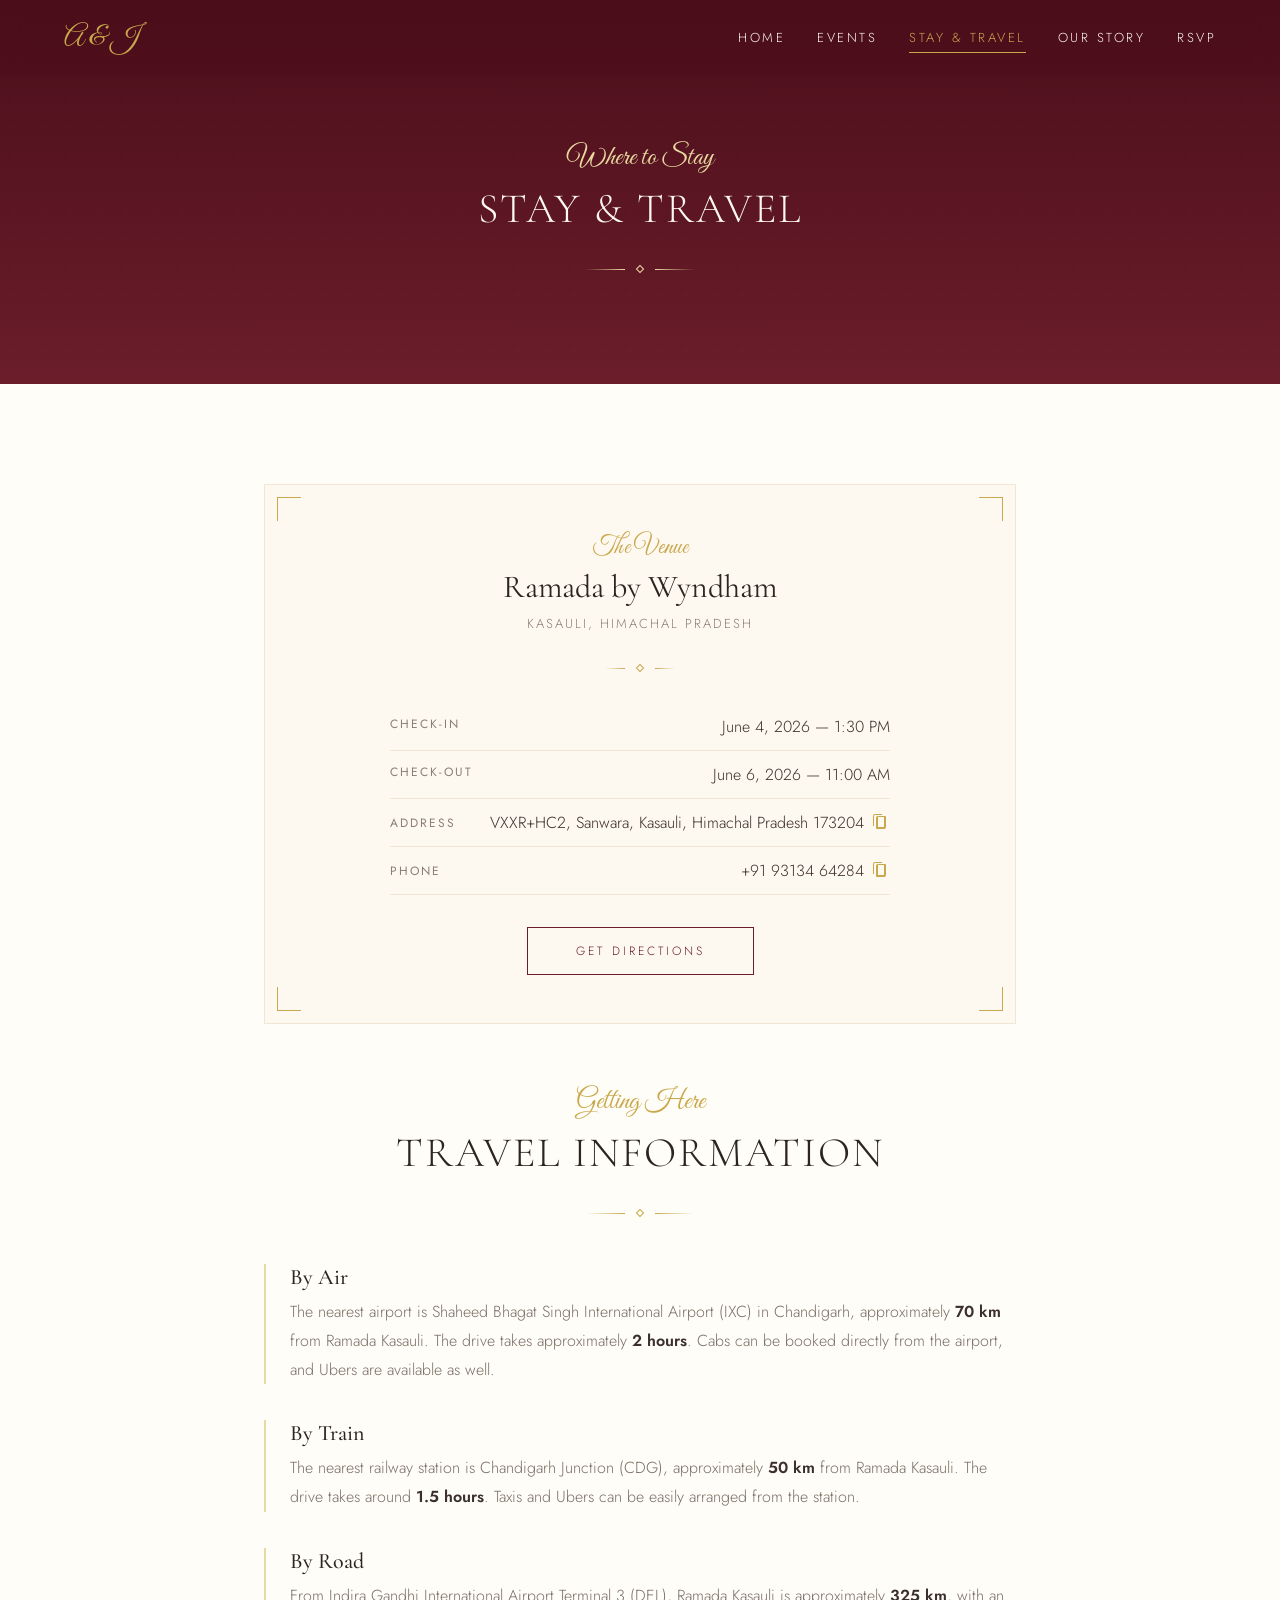
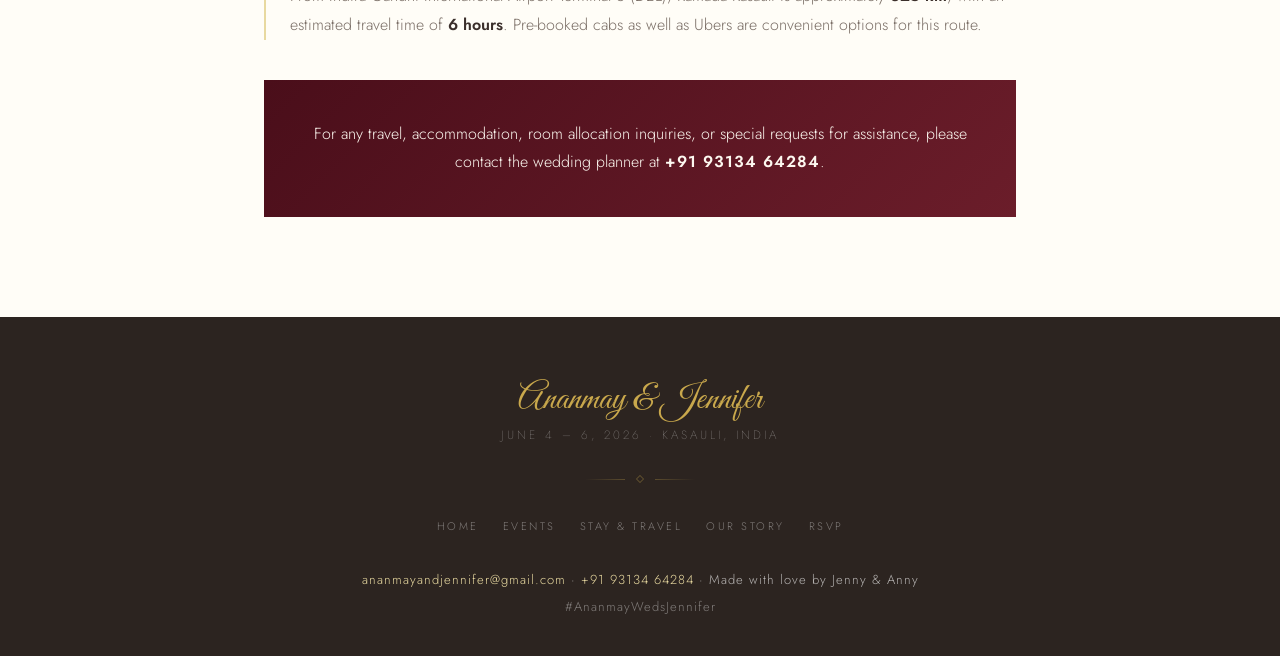
==== commit e1187b89: "Update index.html" ====
--- a/accommodations/index.html
+++ b/accommodations/index.html
@@ -77,31 +77,37 @@
           <span class="sans" style="font-size:16px;color:var(--text-dark);font-weight:300">June 6, 2026 — 11:00 AM</span>
         </div>
 
-        <!-- Address with copy icon -->
-        <div style="display:flex;align-items:center;gap:6px;position:relative">
-  <span id="addressText" class="sans" style="font-size:16px;color:var(--text-dark);font-weight:300">
-    VXXR+HC2, Sanwara, Kasauli, Himachal Pradesh 173204
-  </span>
-  <button class="copy-btn" onclick="copyToClipboard('addressText', this)" style="background:none;border:none;color:var(--gold);cursor:pointer;padding:2px;position:relative">
-    <svg xmlns="http://www.w3.org/2000/svg" width="16" height="16" fill="currentColor" viewBox="0 0 16 16">
-      <path d="M10 1H3a2 2 0 0 0-2 2v10h1V3a1 1 0 0 1 1-1h7V1z"/>
-      <path d="M13 3H6a2 2 0 0 0-2 2v10a1 1 0 0 0 1 1h7a2 2 0 0 0 2-2V4a1 1 0 0 0-1-1zm-1 11H6V4h6v10z"/>
-    </svg>
-  </button>
-</div>
+        <!-- Address with copy button -->
+        <div style="display:flex;justify-content:space-between;padding:12px 0;border-bottom:1px solid var(--cream-dark);flex-wrap:wrap;gap:8px;align-items:center">
+          <span class="sans" style="font-size:12px;letter-spacing:2px;color:var(--warm-gray);text-transform:uppercase">Address</span>
+          <span style="display:flex;align-items:center;gap:6px;position:relative">
+            <span id="addressText" class="sans" style="font-size:16px;color:var(--text-dark);font-weight:300">
+              VXXR+HC2, Sanwara, Kasauli, Himachal Pradesh 173204
+            </span>
+            <button class="copy-btn" onclick="copyToClipboard('addressText', this)" style="background:none;border:none;color:var(--gold);cursor:pointer;padding:2px;position:relative">
+              <svg xmlns="http://www.w3.org/2000/svg" width="16" height="16" fill="currentColor" viewBox="0 0 16 16">
+                <path d="M10 1H3a2 2 0 0 0-2 2v10h1V3a1 1 0 0 1 1-1h7V1z"/>
+                <path d="M13 3H6a2 2 0 0 0-2 2v10a1 1 0 0 0 1 1h7a2 2 0 0 0 2-2V4a1 1 0 0 0-1-1zm-1 11H6V4h6v10z"/>
+              </svg>
+            </button>
+          </span>
+        </div>
         
-        <!-- Phone with copy icon -->
-        <div style="display:flex;align-items:center;gap:6px;position:relative">
-  <span id="phoneText" class="sans" style="font-size:16px;color:var(--text-dark);font-weight:300">
-    +91 93134 64284
-  </span>
-  <button class="copy-btn" onclick="copyToClipboard('phoneText', this)" style="background:none;border:none;color:var(--gold);cursor:pointer;padding:2px;position:relative">
-    <svg xmlns="http://www.w3.org/2000/svg" width="16" height="16" fill="currentColor" viewBox="0 0 16 16">
-      <path d="M10 1H3a2 2 0 0 0-2 2v10h1V3a1 1 0 0 1 1-1h7V1z"/>
-      <path d="M13 3H6a2 2 0 0 0-2 2v10a1 1 0 0 0 1 1h7a2 2 0 0 0 2-2V4a1 1 0 0 0-1-1zm-1 11H6V4h6v10z"/>
-    </svg>
-  </button>
-</div>
+        <!-- Phone with copy button -->
+        <div style="display:flex;justify-content:space-between;padding:12px 0;border-bottom:1px solid var(--cream-dark);flex-wrap:wrap;gap:8px;align-items:center">
+          <span class="sans" style="font-size:12px;letter-spacing:2px;color:var(--warm-gray);text-transform:uppercase">Phone</span>
+          <span style="display:flex;align-items:center;gap:6px;position:relative">
+            <span id="phoneText" class="sans" style="font-size:16px;color:var(--text-dark);font-weight:300">
+              +91 93134 64284
+            </span>
+            <button class="copy-btn" onclick="copyToClipboard('phoneText', this)" style="background:none;border:none;color:var(--gold);cursor:pointer;padding:2px;position:relative">
+              <svg xmlns="http://www.w3.org/2000/svg" width="16" height="16" fill="currentColor" viewBox="0 0 16 16">
+                <path d="M10 1H3a2 2 0 0 0-2 2v10h1V3a1 1 0 0 1 1-1h7V1z"/>
+                <path d="M13 3H6a2 2 0 0 0-2 2v10a1 1 0 0 0 1 1h7a2 2 0 0 0 2-2V4a1 1 0 0 0-1-1zm-1 11H6V4h6v10z"/>
+              </svg>
+            </button>
+          </span>
+        </div>
 
       </div>
 
